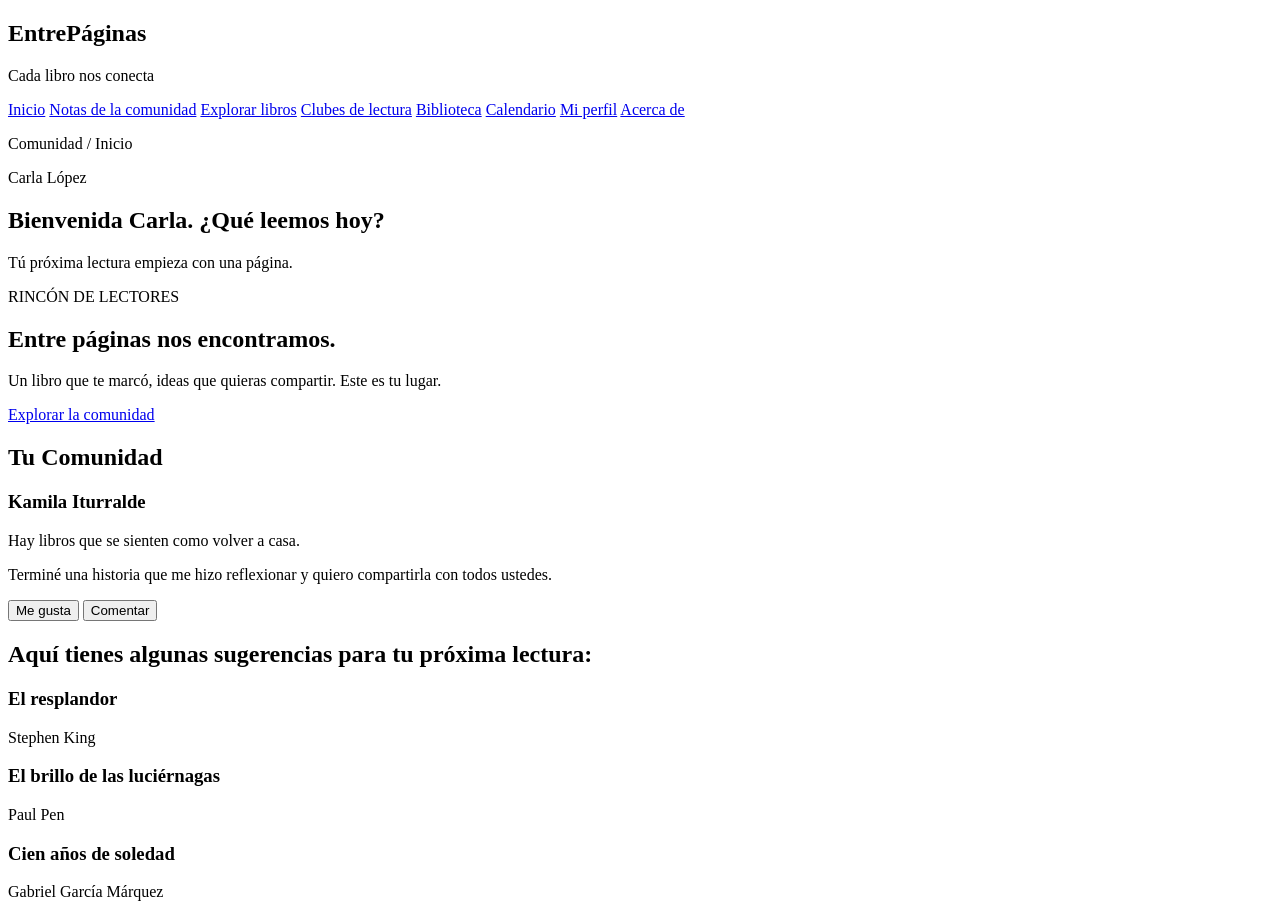
==== index.html @ 60459bc0 "Agregar estructura base en index y seccion comunidad" ====
<!DOCTYPE html>
<html lang="es">
<head>
    <meta charset="UTF-8">
    <meta name="viewport" content="width=device-width, initial-scale=1.0">
    <title>EntrePáginas | Inicio</title>
    <link rel="stylesheet" href="css/estilos.css">
</head>

<body>
    <!--Barra lateral de navegación-->
    <aside class="sidebar">
        <div class="logo">
            <h2>EntrePáginas</h2>
            <p>Cada libro nos conecta</p>
        </div>

        <nav>
            <a href="index.html" class="activo">Inicio</a>
            <a href="paginas/comunidad.html">Notas de la comunidad</a>
            <a href="paginas/explorar.html">Explorar libros</a>
            <a href="paginas/clubes.html">Clubes de lectura</a>
            <a href="paginas/biblioteca.html">Biblioteca</a>
            <a href="paginas/calendario.html">Calendario</a>
            <a href="paginas/perfil.html">Mi perfil</a>
            <a href="paginas/acerca.html">Acerca de</a>
        </nav>
    </aside>
    <!--Contenido principal-->
    <main class="cotenido">
        <!--Barra superior-->
        <header class="topbar">
            <p>Comunidad / Inicio</p>
            <div class="usuario">
                <span>Carla López</span>
            </div>
        </header>

    <!--Bienvenida al usuario-->
    <section class="bienvenida">
        <h1>Bienvenida Carla. ¿Qué leemos hoy?</h1>
        <p>Tú próxima lectura empieza con una página.</p>
    </section>

    <!--Banner principal-->
    <section class="banner">
        <div>
            <p>RINCÓN DE LECTORES</p>
            <h2>Entre páginas nos encontramos.</h2>
            <p>Un libro que te marcó, ideas que quieras compartir. Este es tu lugar.</p>

            <a href="paginas/comunidad.html">
                Explorar la comunidad
            </a>
        </div>
    </section>

    <!--Publicaciones-->
    <section class="comunidad-inicio">
        <h2>Tu Comunidad</h2>
        <div class="publicacion">
            <h3>Kamila Iturralde</h3>
            <p>Hay libros que se sienten como volver a casa.</p>
            <p>Terminé una historia que me hizo reflexionar y quiero compartirla con todos ustedes.</p>

            <button>Me gusta</button>
            <button>Comentar</button>
        </div>
    </section>

    <!--Libros recomendados-->
    <section class="recomendaciones">
        <h2>Aquí tienes algunas sugerencias para tu próxima lectura:</h2>

        <div class="libros">
            <article class="libro">
                <h3>El resplandor</h3>
                <p>Stephen King</p>
            </article>

            <article class="libro">
                <h3>El brillo de las luciérnagas</h3>
                <p>Paul Pen</p>
            </article>

            <article class="libro">
                <h3>Cien años de soledad</h3>
                <p>Gabriel García Márquez</p>
            </article>
        </div>
    </section>
    </main>

    <script src="js/script.js"></script>
</body>
</html>
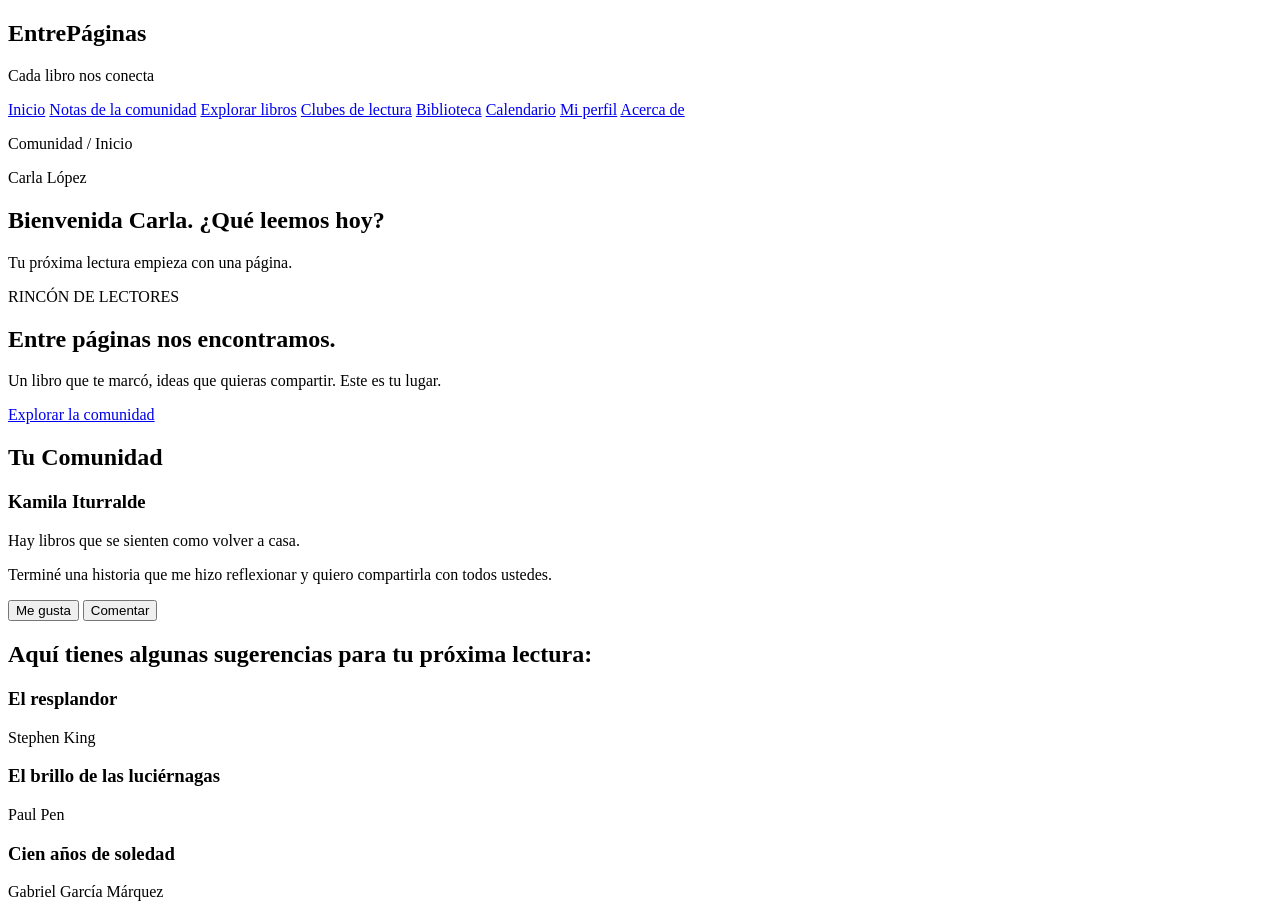
==== commit b8477a30: "Arreglar pequeños errores en index" ====
--- a/index.html
+++ b/index.html
@@ -27,7 +27,7 @@
         </nav>
     </aside>
     <!--Contenido principal-->
-    <main class="cotenido">
+    <main class="contenido">
         <!--Barra superior-->
         <header class="topbar">
             <p>Comunidad / Inicio</p>
@@ -39,7 +39,7 @@
     <!--Bienvenida al usuario-->
     <section class="bienvenida">
         <h1>Bienvenida Carla. ¿Qué leemos hoy?</h1>
-        <p>Tú próxima lectura empieza con una página.</p>
+        <p>Tu próxima lectura empieza con una página.</p>
     </section>
 
     <!--Banner principal-->
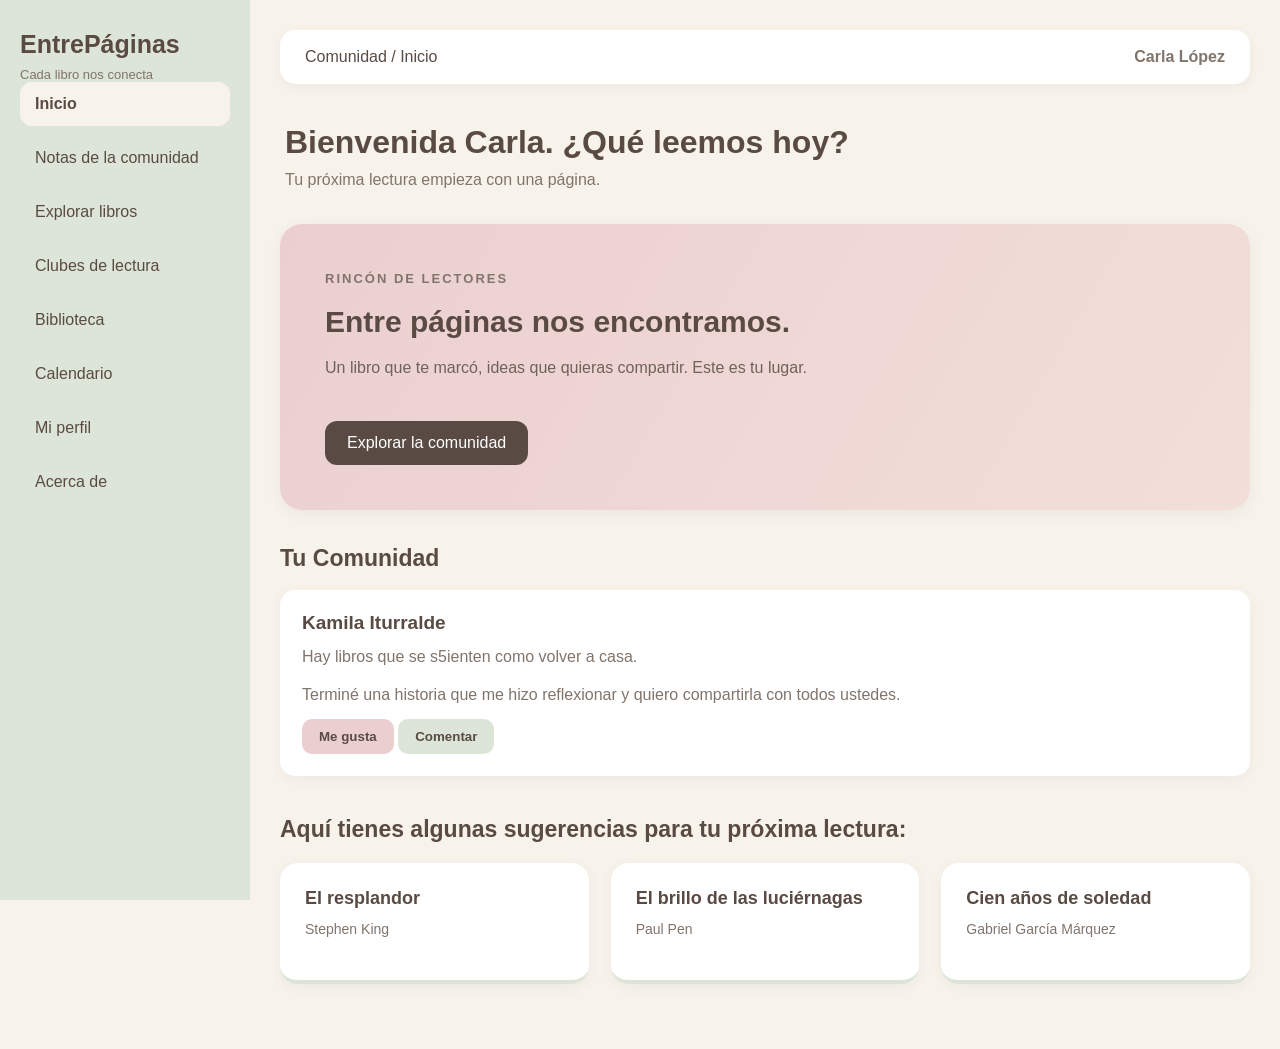
==== commit b39e62cc: "Arreglar detalles de archivos html" ====
--- a/index.html
+++ b/index.html
@@ -60,7 +60,7 @@
         <h2>Tu Comunidad</h2>
         <div class="publicacion">
             <h3>Kamila Iturralde</h3>
-            <p>Hay libros que se sienten como volver a casa.</p>
+            <p>Hay libros que se s5ienten como volver a casa.</p>
             <p>Terminé una historia que me hizo reflexionar y quiero compartirla con todos ustedes.</p>
 
             <button>Me gusta</button>
--- a/css/estilos.css
+++ b/css/estilos.css
@@ -0,0 +1,953 @@
+/*CONFIGURACIÓN GENERAL*/
+*{
+    margin: 0;
+    padding: 0;
+    box-sizing: border-box;
+}
+
+body{
+    font-family: 'Segoe UI', Tahoma, Geneva, Verdana, sans-serif;
+    background-color: #F7F3EB;
+    color: #594B43;
+}
+
+/*Barra lateral*/
+.sidebar{
+    width: 250px;
+    height: 100vh;
+    background-color: #DDE5D8;
+    position: fixed;
+    top: 0;
+    left: 0;
+    padding: 30px 20px;
+}
+
+.logo h2{
+    font-size: 25px;
+    color: #594B43;
+    margin-bottom: 8px;
+}
+.logo p{
+    font-size: 13px;
+    color: #81746B;
+}
+
+.sidebar nav{
+    display: flex;
+    flex-direction: column;
+    gap: 10px;
+}
+.sidebar nav a{
+    text-decoration: none;
+    color: #594B43;
+    padding: 13px 15px;
+    border-radius: 12px;
+    transition: 0.3s;
+}
+.sidebar nav a:hover{
+    background-color: #C8D5C2;
+}
+.sidebar nav a.activo{
+    background-color: #F7F3EB;
+    font-weight: bold;
+}
+
+/*Contenido principal*/
+.contenido{
+    margin-left: 250px;
+    padding: 30px;
+}
+
+/*Barra superior*/
+.topbar{
+    display: flex;
+    justify-content: space-between;
+    align-items: center;
+    background-color: #FFFFFF;
+    padding: 18px 25px;
+    border-radius: 15px;
+    margin-bottom: 30px;
+    box-shadow: 0 3px 10px rgba(89, 75, 67, 0.06);
+}
+.usuario{
+    font-weight: bold;
+    color: #81746B;
+}
+
+/*Bienvenida*/
+.bienvenida{
+    margin-bottom: 30px;
+}
+.bienvenida h1{
+    font-size: 30px;
+    margin-bottom: 10px;
+    color: #594B43;
+}
+.bienvenida p{
+    color: #81746B;
+    font-size: 16px;
+}
+
+/*Banner principal*/
+.banner{
+    background-color: #EBCFD0;
+    padding: 45px;
+    border-radius: 20px;
+    margin-bottom: 35px;
+}
+.banner p{
+    margin-bottom: 12px;
+    line-height: 1.6;
+}
+.banner h2{
+    font-size: 29px;
+    margin-bottom: 15px;
+}
+.banner a{
+    display: inline-block;
+    margin-top: 15px;
+    padding: 12px 20px;
+    background-color: #594B43;
+    color: white;
+    text-decoration: none;
+    border-radius: 10px;
+    transition: 0.3s;
+}
+.banner a:hover{
+    background-color: #81746B;
+}
+
+/*Tarjetas y secciones*/
+section{
+    margin-bottom: 35px;
+}
+section h2{
+    margin-bottom: 20px;
+    font-size: 23px;
+}
+
+.publicacion, .libro, .nota-card, .proposito-card, .funciones-lista article{
+    background-color: #FFFFFF;
+    padding: 22px;
+    border-radius: 15px;
+    box-shadow: 0 3px 12px rgba(89, 75, 67, 0.06);
+}
+.publicacion h3, .nota-card h3{
+    margin-bottom: 10px;
+}
+.publicacion p, .nota-card p{
+    line-height: 1.6;
+    margin-bottom: 12px;
+}
+
+/*Botones*/
+button{
+    border: none;
+    padding: 10px 17px;
+    border-radius: 10px;
+    background-color: #DDE5D8;
+    color: #594B43;
+    font-weight: bold;
+    cursor: pointer;
+    transition: 0.3s;
+}
+button:hover{
+    background-color: #C8D5C2;
+}
+
+/*Libros y recomendaciones*/
+.libros{
+    display: grid;
+    grid-template-columns: repeat(auto-fit, minmax(180px, 1fr));
+    gap: 20px;
+}
+.libro h3{
+    margin-bottom: 10px;
+}
+
+/*Formularios*/
+input, textarea, select{
+    width: 100%;
+    padding: 13px;
+    border: 1px solid #D8C5AC;
+    border-radius: 10px;
+    background-color: #FFFFFF;
+    color: #594B43;
+    font-family: inherit;
+    font-size: 14px;
+}
+textarea{
+    resize: vertical;
+    min-height: 110px;
+}
+input:focus, textarea:focus, select:focus{
+    outline: 2px solid #B7C8AE;
+}
+
+/*Diseño responsivo*/
+@media(max-width: 850px){
+    .sidebar{
+        width: 190px;
+        padding: 20px 12px;
+    }
+    .contenido{
+        margin-left: 190px;
+        padding: 20px;
+    }
+    .banner{
+        padding: 30px;
+    }
+}
+
+@media(max-width: 600px){
+    .sidebar{
+        position: relative;
+        width: 100%;
+        height: auto;
+    }
+    .sidebar nav{
+        flex-direction: row;
+        flex-wrap: wrap;
+    }
+    .contenido{
+        margin-left: 0;
+        padding: 18px;
+    }
+    .topbar{
+        gap: 10px;
+        flex-wrap: wrap;
+    }
+    .bienvenida h1{
+        font-size: 24px;
+    }
+}
+
+/*COMUNIDAD*/
+.crear-nota{
+    background-color: #FFFFFF;
+    padding: 25px;
+    border-radius: 18px;
+    box-shadow: 0 3px 12px rgba(89, 75, 67, 0.06);
+}
+.crear-nota h2{
+    margin-bottom: 10px;
+}
+.crear-nota p{
+    color: #81746B;
+    margin-bottom: 20px;
+}
+.crear-nota textarea{
+    min-height: 120px;
+    margin-bottom: 15px;
+}
+.nota-opciones{
+    display: flex;
+    justify-content: space-between;
+    align-items: center;
+    gap: 15px;
+}
+.nota-opciones span{
+    color: #81746B;
+    font-size: 13px;
+}
+.nota-opciones button{
+    background-color: #B7C8AE;
+}
+.nota-opciones button:hover{
+    background-color: #A3B99A;
+}
+.notas-comunidad{
+    margin-top: 35px;
+}
+.nota-card{
+    margin-bottom: 20px;
+}
+.nota-usuario{
+    margin-bottom: 15px;
+}
+.nota-usuario h3{
+    color: #594B43;
+}
+.nota-usuario span{
+    color: #A18F83;
+    font-size: 13px;
+}
+.nota-interaccion{
+    display: flex;
+    align-items: center;
+    gap: 15px;
+    margin-top: 15px;
+}
+.nota-interaccion a{
+    text-decoration: none;
+    color: #81746B;
+    font-size: 14px;
+}
+.nota-interaccion a:hover{
+    color: #B47F86;
+    text-decoration: underline;
+}
+
+/*EXPLORAR LIBROS*/
+/*Buscador*/
+.busqueda-libros{
+    background-color: #FFFFFF;
+    padding: 25px;
+    border-radius: 18px;
+    margin-bottom: 30px;
+    box-shadow: 0 3px 12px rgba(89, 75, 67, 0.06);
+}
+.busqueda-libros h2{
+    margin-bottom: 18px;
+}
+.busqueda-libros form{
+    display: flex;
+    gap: 12px;
+}
+.busqueda-libros input{
+    flex: 1;
+}
+.busqueda-libros button{
+    background-color: #B7C8AE;
+    white-space: nowrap;
+}
+
+/*Categorías*/
+.categorias{
+    margin-bottom: 35px;
+}
+.categorias h2{
+    margin-bottom: 18px;
+}
+.lista-categorias{
+    display: flex;
+    flex-wrap: wrap;
+    gap: 12px;
+}
+.lista-categorias button{
+    background-color: #EBCFD0;
+    padding: 12px 18px;
+    border-radius: 20px;
+}
+.lista-categorias button:hover{
+    background-color: #DDB9BC;
+}
+
+/*Libros recomendados*/
+.libros-destacados{
+    margin-bottom: 35px;
+}
+.libros-destacados h2{
+    margin-bottom: 18px;
+}
+.libros{
+    display: grid;
+    grid-template-columns: repeat(auto-fit, minmax(200px, 1fr));
+    gap: 22px;
+}
+.libro{
+    background-color: #FFFFFF;
+    padding: 22px;
+    border-radius: 17px;
+    box-shadow: 0 3px 12px rgba(89, 75, 67, 0.06);
+    transition: 0.3s;
+}
+.libro:hover{
+    transform: translateY(-5px);
+    box-shadow: 0 7px 16px rgba(89, 75, 67, 0.12);
+}
+.libro h3{
+    margin-bottom: 8px;
+    color: #594B43;
+}
+.libro p{
+    color: #81746B;
+    margin-bottom: 15px;
+    line-height: 1.5;
+}
+.libro button{
+    width: 100%;
+    background-color: #DDE5D8;
+}
+
+/*INICIO*/
+/*Bienvenida*/
+.bienvenida{
+    padding: 10px 5px;
+    margin-bottom: 25px;
+}
+.bienvenida h1{
+    font-size: 32px;
+    margin-botton: 12px;
+    color: #594B43;
+}
+.bienvenida p{
+    color: #81746B;
+    font-size: 16px;
+}
+
+/*Banner principal*/
+.banner{
+    background: linear-gradient(120deg, #EBCFD0, #F2DFD9);
+    padding: 45px;
+    border-radius: 22px;
+    margin-bottom: 35px;
+    box-shadow: 0 4px 14px rgba(89, 75, 67, 0.07); 
+}
+.banner div{
+    max-width: 650px;
+}
+.banner div > p:first-child{
+    color: #81746B;
+    font-size: 13px;
+    font-weight: bold;
+    letter-spacing: 2px;
+    margin-bottom: 15px;
+}
+.banner h2{
+    font-size: 30px;
+    color: #594B43;
+    margin-bottom: 15px;
+}
+.banner div > p:nth-of-type(2){
+    color: #6F625A;
+    line-height: 1.7;
+    margin-bottom: 25px;
+}
+.banner a {
+    display: inline-block;
+    padding: 13px 22px;
+    background-color: #594B43;
+    color: #FFFFFF;
+    text-decoration: none;
+    border-radius: 12px;
+    transition: 0.3s;
+    }
+.banner a:hover{
+    background-color: #81746B;
+    transform: translateY(-2px);
+}
+
+/*Publicación de la comunidad*/
+.comunidad-inicio{
+    margin-bottom: 40px;
+}
+.comunidad-inicio h2{
+    margin-bottom: 18px;
+}
+.comunidad-inicio .publicacion:hover{
+    box-shadow: 0 6px 16px rgba(89, 75, 67, 0.10);
+}
+.comunidad-inicio .publicacion h3{
+    color: #594B43;
+    font-size: 19px;
+}
+.comunidad-inicio .publicacion p{
+    color: #81746B;
+    line-height: 1.6;
+}
+.comunidad-inicio .publicacion button:first-of-type {
+    background-color: #EBCFD0;
+}
+.comunidad-inicio .publicacion button:last-of-type{
+    background-color: #DDE5D8;
+}
+
+/*Recomendaciones*/
+.recomendaciones .libros{
+    display: grid;
+    grid-template-columns: repeat(auto-fit, minmax(200px,1fr));
+    gap: 22px;
+}
+.recomendaciones .libro{
+    background-color: #FFFFFF;
+    padding: 25px;
+    border-radius: 18px;
+    border-bottom: 4px solid #DDE5D8;
+    transition: 0.3s;
+}
+.recomendaciones .libro h3{
+    color: #594B43;
+    margin-bottom: 10px;
+    font-size: 18px;
+}
+.recomendaciones .libro p{
+    color: #81746B;
+    font-size: 14px;
+}
+
+/*Responsivo de inicio*/
+@media (max-width: 600px) {
+    .bienvenida h1 {
+        font-size: 25px;
+    }
+    .banner {
+        padding: 25px;
+    }
+    .banner h2 {
+        font-size: 24px;
+    }
+    .recomendaciones .libros {
+        grid-template-columns: 1fr;
+    }
+}
+
+/*CLUBES*/
+/*Presentación de los clubes*/
+.presentacion-clubes {
+    background-color: #FFFFFF;
+    padding: 25px;
+    border-radius: 18px;
+    margin-bottom: 35px;
+    box-shadow: 0 3px 12px rgba(89, 75, 67, 0.06);
+}
+.presentacion-clubes h2{
+    color: #594B43;
+    margin-bottom: 12px;
+}
+.presentacion-clubes p{
+    color: #81746B;
+    line-height: 1.7;
+}
+/*Clubes disponibles*/
+.clubes-disponibles h2{
+    margin-bottom: 22px;
+}
+.lista-clubes{
+    display: grid;
+    grid-template-columns: repeat(auto-fit, minmax(230px, 1fr));
+    gap: 22px;
+}
+
+/*Tarjetas individuales*/
+.club {
+    background-color: #FFFFFF;
+    padding: 25px;
+    border-radius: 18px;
+    box-shadow: 0 3px 12px rgba(89, 75, 67, 0.06);
+    transition: 0.3s;
+    display: flex;
+    flex-direction: column;
+}
+.club:hover{
+    transform: translateY(-5px);
+    box-shadow: 0 7px 16px rgba(89, 75, 67, 0.12);
+}
+.club h3{
+    color: #594B43;
+    font-size: 21px;
+    margin-bottom: 10px;
+}
+
+/*Género literario*/
+.club .genero {
+    display: inline-block;
+    align-self: flex-start;
+    background-color: #F7E8E7;
+    color: #9B7074;
+    padding: 7px 13px;
+    border-radius: 20px;
+    font-size: 13px;
+    font-weight: bold;
+    margin-bottom: 15px;
+}
+
+/*Descripción del club*/
+.club p{
+    color: #81746B;
+    font-size: 14px;
+    line-height: 1.6;
+    margin-bottom: 15px;
+}
+
+/*Cantidad de integrantes*/
+.club p:last-of-type{
+    color: #594B43;
+    font-weight: bold;
+    margin-top: auto;
+}
+
+/*Botón para unirse*/
+.club button{
+    width: 100%;
+    background-color: #DDE5D8;
+    margin-top: 10px;
+}
+.club button:hover{
+    background-color: #B7C8AE;
+}
+
+/*Invitación final*/
+.invitacion-club {
+    background-color: #EBCFD0;
+    padding: 30px;
+    border-radius: 20px;
+    text-align: center;
+    margin-top: 40px;
+    box-shadow: 0 3px 12px rgba(89, 75, 67, 0.06);
+}
+.invitacion-club h2{
+    color: #594B43;
+    margin-bottom: 12px;
+}
+.invitacion-club p{
+    color: #6F625A;
+    line-height: 1.7;
+}
+
+/*BIBLIOTECA*/
+/*Resumen de lecturas*/
+.resumen-biblioteca{
+    margin-bottom: 35px;
+}
+.resumen-biblioteca h2{
+    margin-bottom: 20px;
+}
+.estadisticas-libros{
+     display: grid;
+    grid-template-columns: repeat(auto-fit, minmax(180px, 1fr));
+    gap: 20px;
+}
+.estadistica{
+    background-color: #FFFFFF;
+    padding: 25px;
+    border-radius: 17px;
+    text-align: center;
+    box-shadow: 0 3px 12px rgba(89, 75, 67, 0.06);
+    
+}
+.estadistica h3{
+    font-size: 30px;
+    color: #9B7074;
+    margin-bottom: 8px;
+}
+.estadistica p{
+    color: #81746B;
+    font-size: 14px;
+}
+
+/*Secciones de libros*/
+.mis-lecturas, .libros-pendientes, .libros-leidos{
+    margin-bottom: 35px;
+}
+.mis-lecturas h2, .libros-pendientes h2, .libros-leidos h2{
+    color: #594B43;
+    margin-bottom: 20px;
+}
+
+/*Estado de los libros*/
+.mis-lecturas .libro p: :last-child{
+    color: #9B7074;
+    font-weight: bold;
+}
+.libros-pendientes .libro p:last-child{
+    color: #81746B;
+    font-weight: bold;
+}
+.libros-leidos .libro p:last-child{
+    color: #82977A;
+    font-weight: bold;
+}
+
+/*CALENDARIO*/
+/* Calendario principal */
+.calendario-lectura{
+    background-color: #FFFFFF;
+    padding: 25px;
+    border-radius: 18px;
+    margin-bottom: 35px;
+    box-shadow: 0 3px 12px rgba(89, 75, 67, 0.06);
+}
+/* Encabezado del calendario */
+.encabezado-calendario{
+    display: flex;
+    justify-content: space-between;
+    align-items: center;
+    margin-bottom: 25px;
+    gap: 15px;
+}
+.encabezado-calendario h3{
+    color: #594B43;
+    font-size: 20px;
+}
+.encabezado-calendario button{
+    background-color: #DDE5D8;
+}
+
+/* Días de la semana */
+.dias-semana,
+.dias-calendario{
+    display: grid;
+    grid-template-columns: repeat(7, 1fr);
+    gap: 10px;
+    text-align: center;
+}
+.dias-semana{
+    margin-bottom: 12px;
+}
+.dias-semana div{
+    font-weight: bold;
+    color: #81746B;
+    padding: 10px 0;
+}
+
+/* Casillas de los días */
+.dia{
+    background-color: #F7F3EB;
+    padding: 15px 5px;
+    border-radius: 10px;
+    color: #594B43;
+    transition: 0.3s;
+}
+.dia:not(.vacio):hover{
+    background-color: #DDE5D8;
+}
+.dia.vacio{
+    background-color: transparent;
+}
+
+/* Actividades programadas */
+.actividades-lectura{
+    margin-bottom: 35px;
+}
+.actividad{
+    background-color: #FFFFFF;
+    padding: 22px;
+    border-radius: 15px;
+    margin-bottom: 18px;
+    box-shadow: 0 3px 12px rgba(89, 75, 67, 0.06);
+}
+.actividad h3{
+    color: #594B43;
+    margin-bottom: 10px;
+}
+.actividad p{
+    color: #81746B;
+    line-height: 1.6;
+    margin-bottom: 12px;
+}
+.actividad span{
+    color: #9B7074;
+    font-size: 13px;
+    font-weight: bold;
+}
+
+/* Retos de lectura */
+.retos-lectura{
+    margin-bottom: 35px;
+}
+.reto{
+    background-color: #FFFFFF;
+    padding: 22px;
+    border-radius: 15px;
+    margin-bottom: 18px;
+    box-shadow: 0 3px 12px rgba(89, 75, 67, 0.06);
+}
+.reto h3{
+    color: #594B43;
+    margin-bottom: 10px;
+}
+.reto p{
+    color: #81746B;
+    line-height: 1.6;
+    margin-bottom: 10px;
+}
+.reto p:last-child{
+    color: #9B7074;
+    font-weight: bold;
+}
+
+/* Nueva actividad */
+.nueva-actividad{
+    background-color: #EBCFD0;
+    padding: 30px;
+    border-radius: 18px;
+    text-align: center;
+    box-shadow: 0 3px 12px rgba(89, 75, 67, 0.06);
+}
+.nueva-actividad h2{
+    color: #594B43;
+    margin-bottom: 12px;
+}
+.nueva-actividad p{
+    color: #6F625A;
+    line-height: 1.7;
+    margin-bottom: 20px;
+}
+.nueva-actividad button{
+    background-color: #594B43;
+    color: #FFFFFF;
+}
+.nueva-actividad button:hover{
+    background-color: #81746B;
+}
+
+/*PERFIL*/
+/* Información principal del perfil */
+.perfil-principal{
+    display: flex;
+    align-items: center;
+    gap: 30px;
+    background-color: #FFFFFF;
+    padding: 30px;
+    border-radius: 20px;
+    margin-bottom: 35px;
+    box-shadow: 0 3px 12px rgba(89, 75, 67, 0.06);
+}
+/* Fotografía de perfil */
+.foto-perfil img{
+    width: 150px;
+    height: 150px;
+    border-radius: 50%;
+    object-fit: cover;
+    border: 5px solid #DDE5D8;
+}
+
+/* Datos del usuario */
+.informacion-perfil h1{
+    color: #594B43;
+    font-size: 28px;
+    margin-bottom: 8px;
+}
+.informacion-perfil p{
+    color: #81746B;
+    margin-bottom: 10px;
+    line-height: 1.5;
+}
+.informacion-perfil p:first-of-type{
+    color: #9B7074;
+    font-weight: bold;
+}
+.informacion-perfil button{
+    margin-top: 8px;
+    background-color: #DDE5D8;
+}
+.informacion-perfil button:hover{
+    background-color: #B7C8AE;
+}
+
+/* Estadísticas del perfil */
+.estadisticas-perfil{
+    margin-bottom: 35px;
+}
+
+/* Géneros favoritos */
+.generos-favoritos{
+    margin-bottom: 35px;
+}
+.generos-favoritos .lista-categorias button{
+    background-color: #EBCFD0;
+    border-radius: 20px;
+}
+/* Libros favoritos */
+.favoritos-perfil{
+    margin-bottom: 35px;
+}
+.favoritos-perfil .libro{
+    border-bottom: 4px solid #DDE5D8;
+}
+
+/* Actividad reciente */
+.actividad-perfil{
+    margin-bottom: 35px;
+}
+.actividad-perfil .publicacion{
+    margin-bottom: 25px;
+}
+.actividad-perfil .publicacion h3{
+    color: #594B43;
+}
+.actividad-perfil .publicacion p{
+    color: #81746B;
+    line-height: 1.6;
+}
+.actividad-perfil .publicacion p:first-of-type{
+    font-size: 13px;
+    color: #A18F83;
+    margin-bottom: 12px;
+}
+
+/*ACERCA DE*/
+/* Nuestra historia */
+.acerca-historia{
+    background-color: #FFFFFF;
+    padding: 30px;
+    border-radius: 18px;
+    box-shadow: 0 3px 12px rgba(89, 75, 67, 0.06);
+}
+.acerca-historia h2{
+    color: #594B43;
+    margin-bottom: 18px;
+}
+.acerca-historia p{
+    color: #81746B;
+    line-height: 1.8;
+    margin-bottom: 15px;
+}
+
+/* Nuestro propósito */
+.acerca-proposito{
+    margin-bottom: 35px;
+}
+.proposito-contenedor{
+    display: grid;
+    grid-template-columns: repeat(auto-fit, minmax(220px, 1fr));
+    gap: 22px;
+}
+.proposito-card{
+    transition: 0.3s;
+}
+.proposito-card:hover{
+    box-shadow: 0 7px 16px rgba(89, 75, 67, 0.12);
+}
+.proposito-card h3{
+    color: #594B43;
+    margin-bottom: 12px;
+}
+.proposito-card p{
+    color: #81746B;
+    line-height: 1.6;
+}
+
+/* Funcionalidades */
+.acerca-funciones{
+    margin-bottom: 35px;
+}
+.funciones-lista{
+    display: grid;
+    grid-template-columns: repeat(auto-fit, minmax(230px, 1fr));
+    gap: 22px;
+}
+.funciones-lista article{
+    transition: 0.3s;
+}
+.funciones-lista article:hover{
+    box-shadow: 0 7px 16px rgba(89, 75, 67, 0.12);
+}
+.funciones-lista article h3{
+    color: #594B43;
+    margin-bottom: 10px;
+}
+.funciones-lista article p{
+    color: #81746B;
+    line-height: 1.6;
+}
+
+/* Frase final */
+.acerca-final{
+    background-color: #DDE5D8;
+    padding: 35px;
+    border-radius: 20px;
+    text-align: center;
+    box-shadow: 0 3px 12px rgba(89, 75, 67, 0.06);
+}
+.acerca-final h2{
+    color: #594B43;
+    font-size: 22px;
+    line-height: 1.6;
+    margin-bottom: 15px;
+}
+.acerca-final p{
+    color: #81746B;
+    font-weight: bold;
+}
